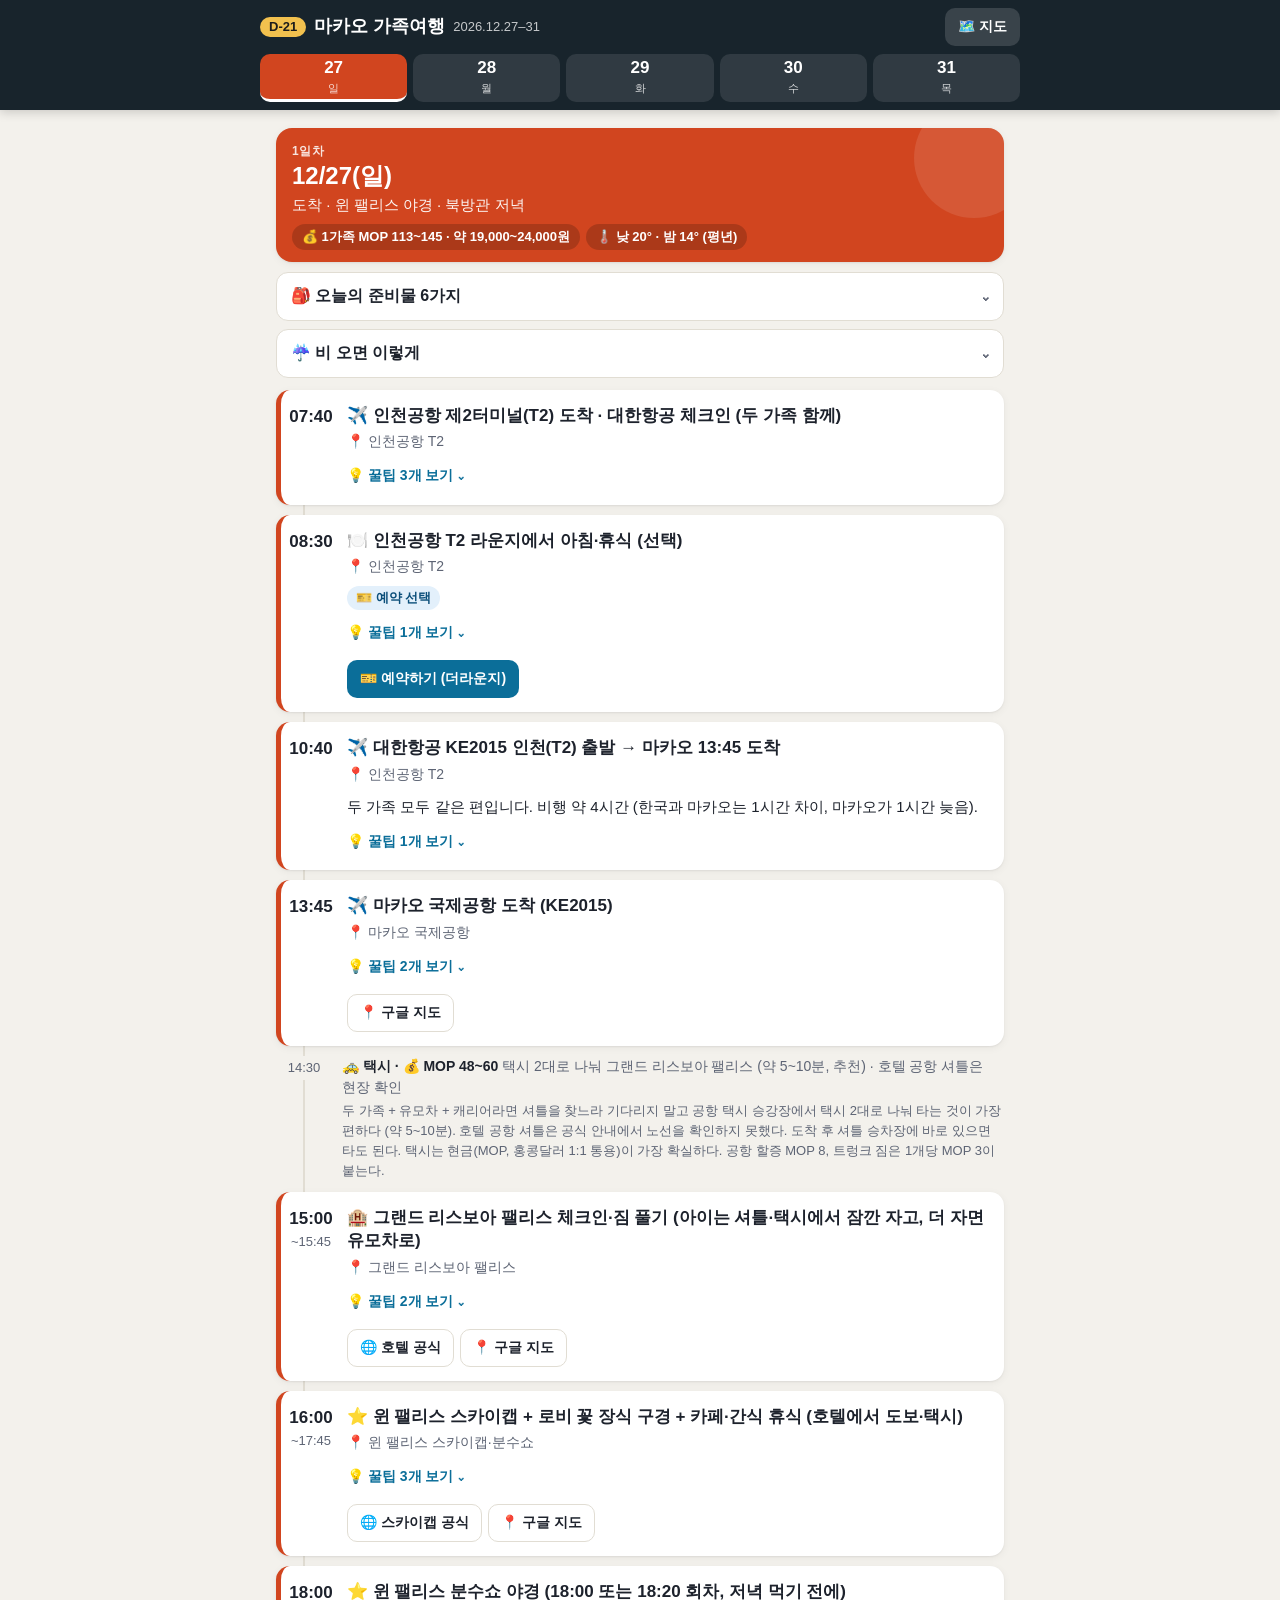
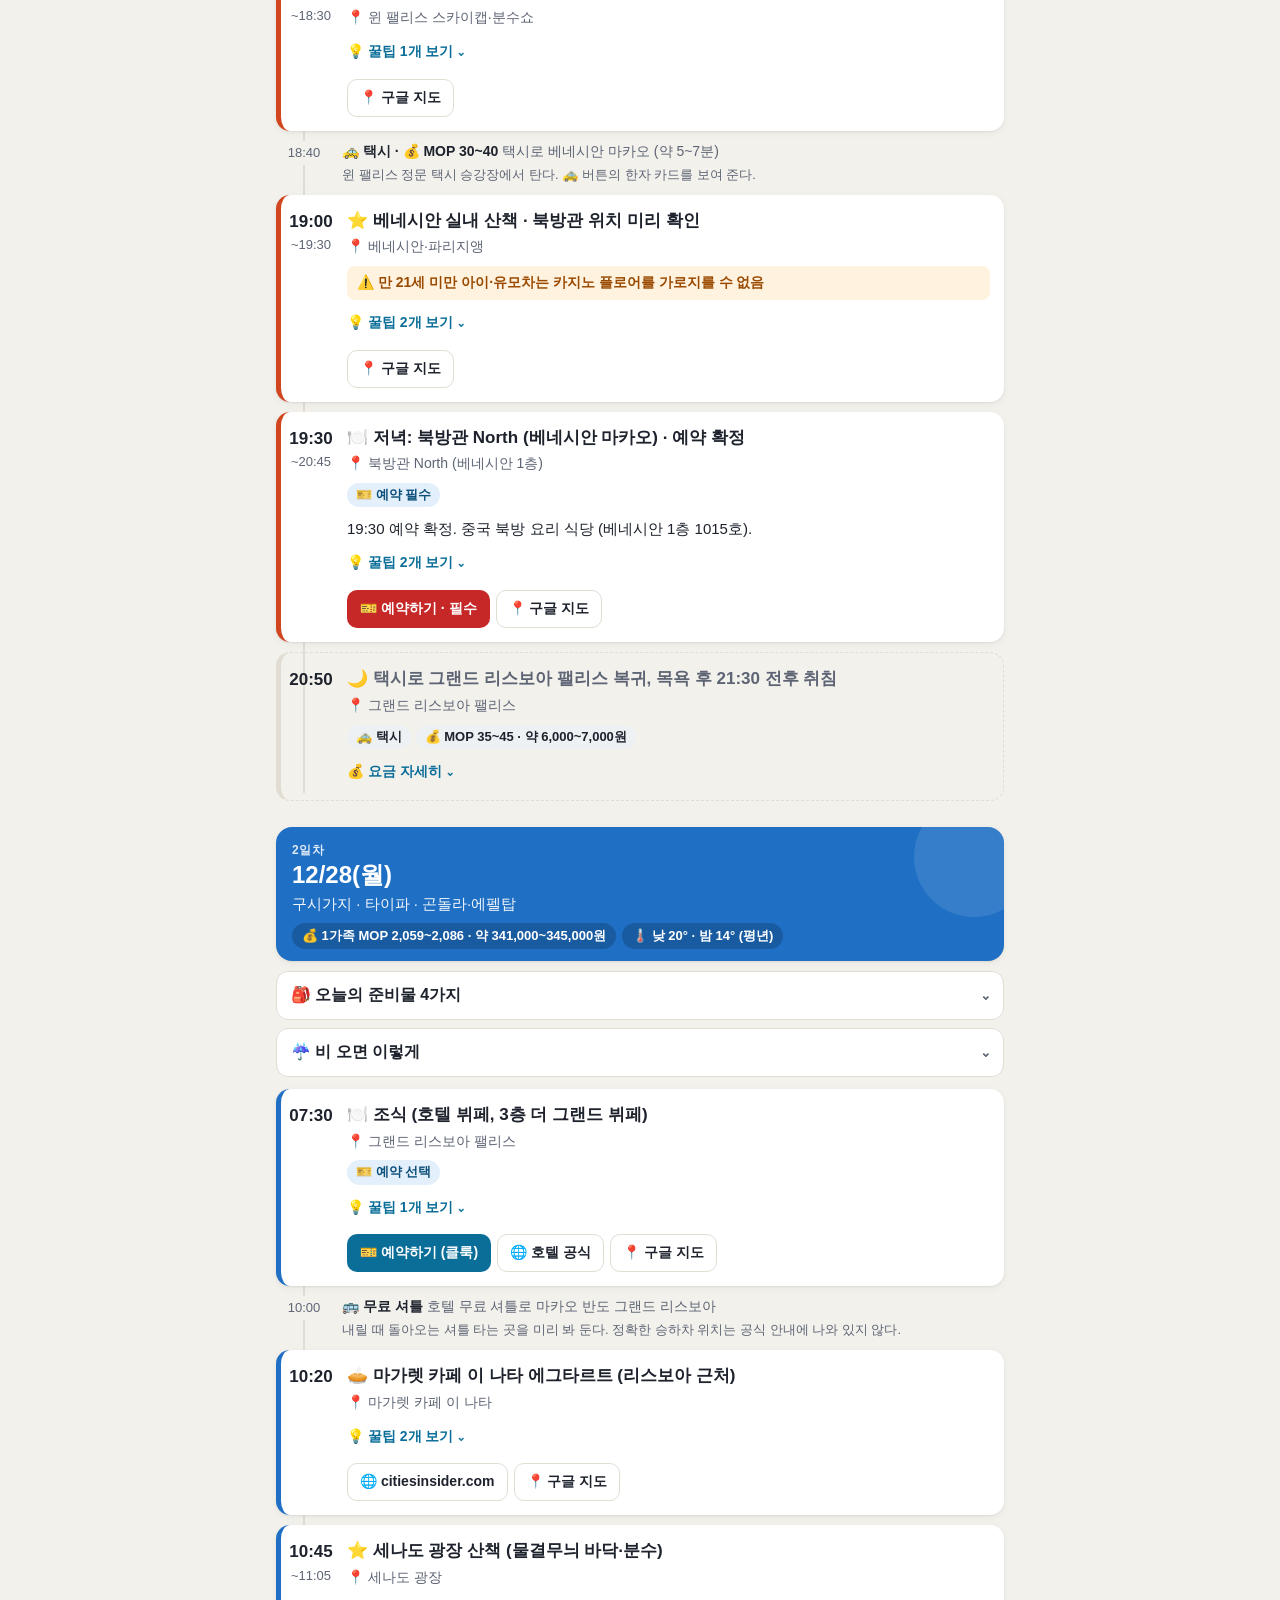
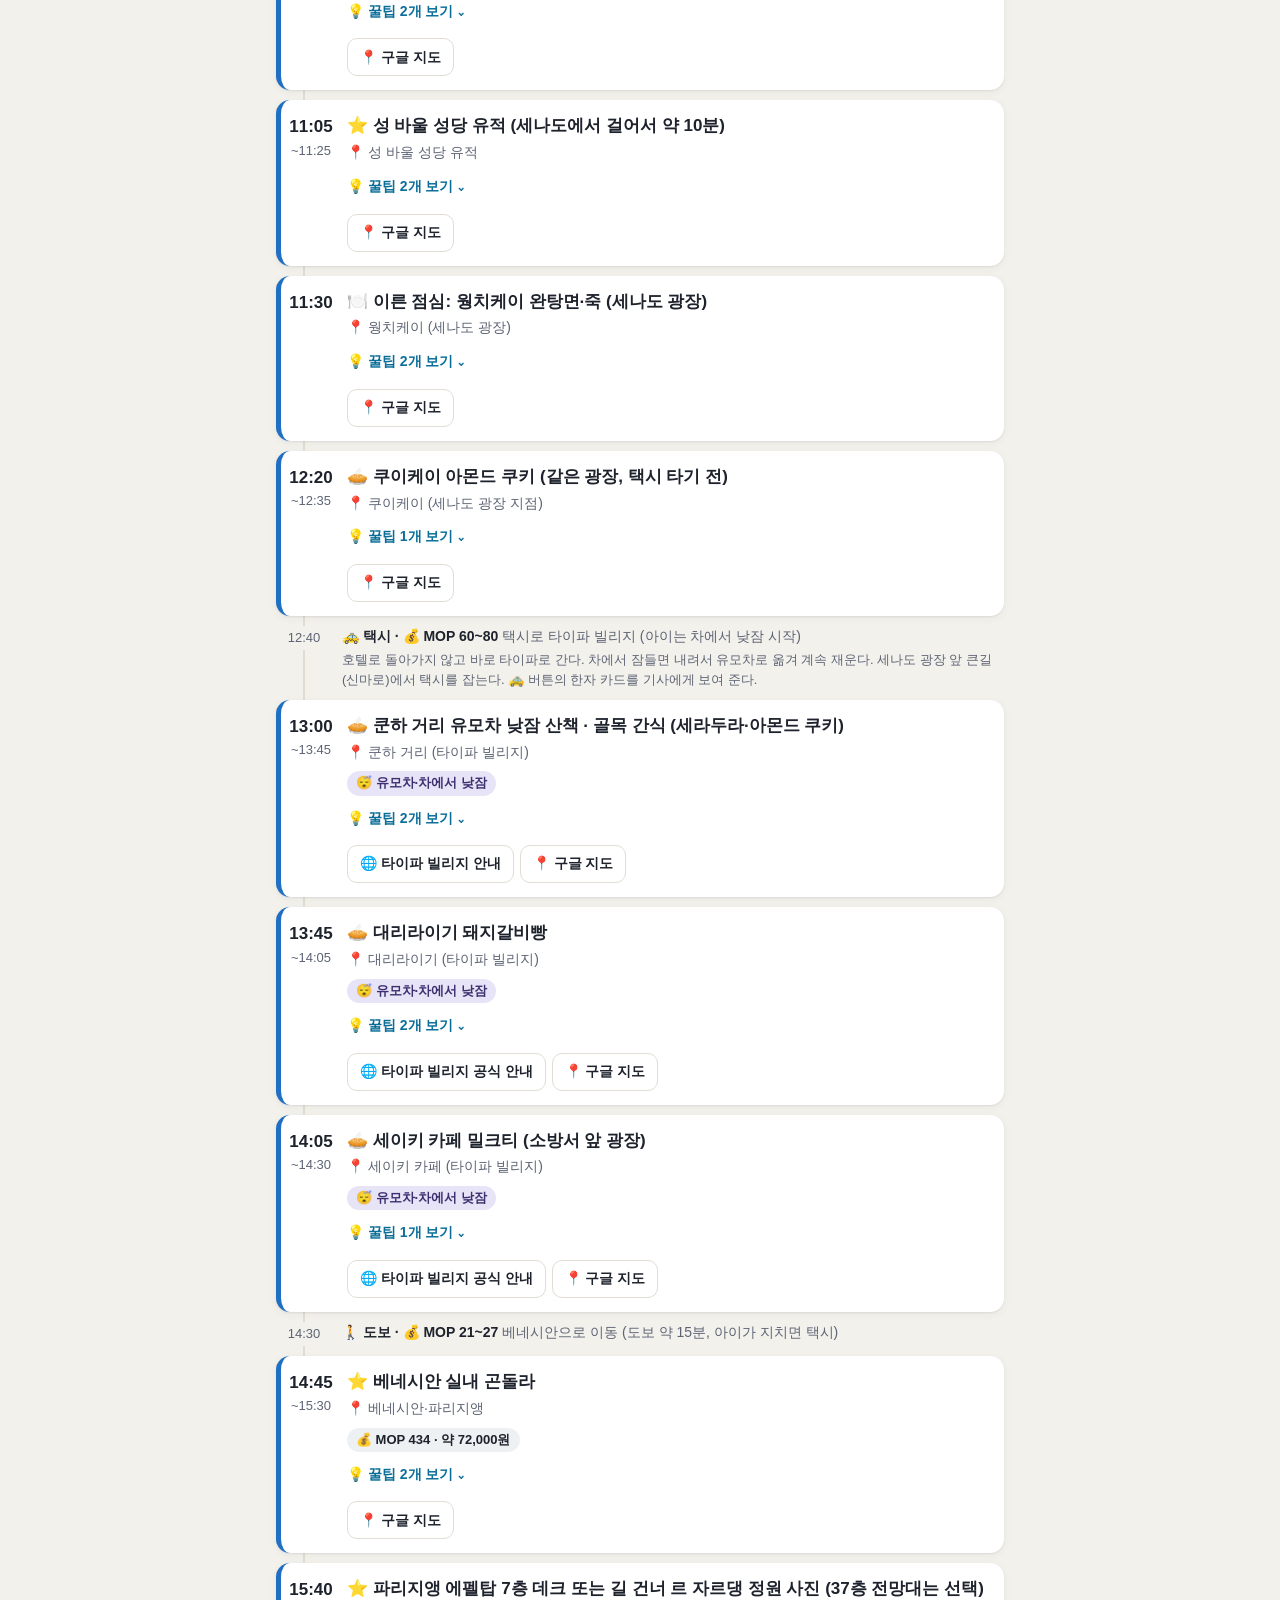
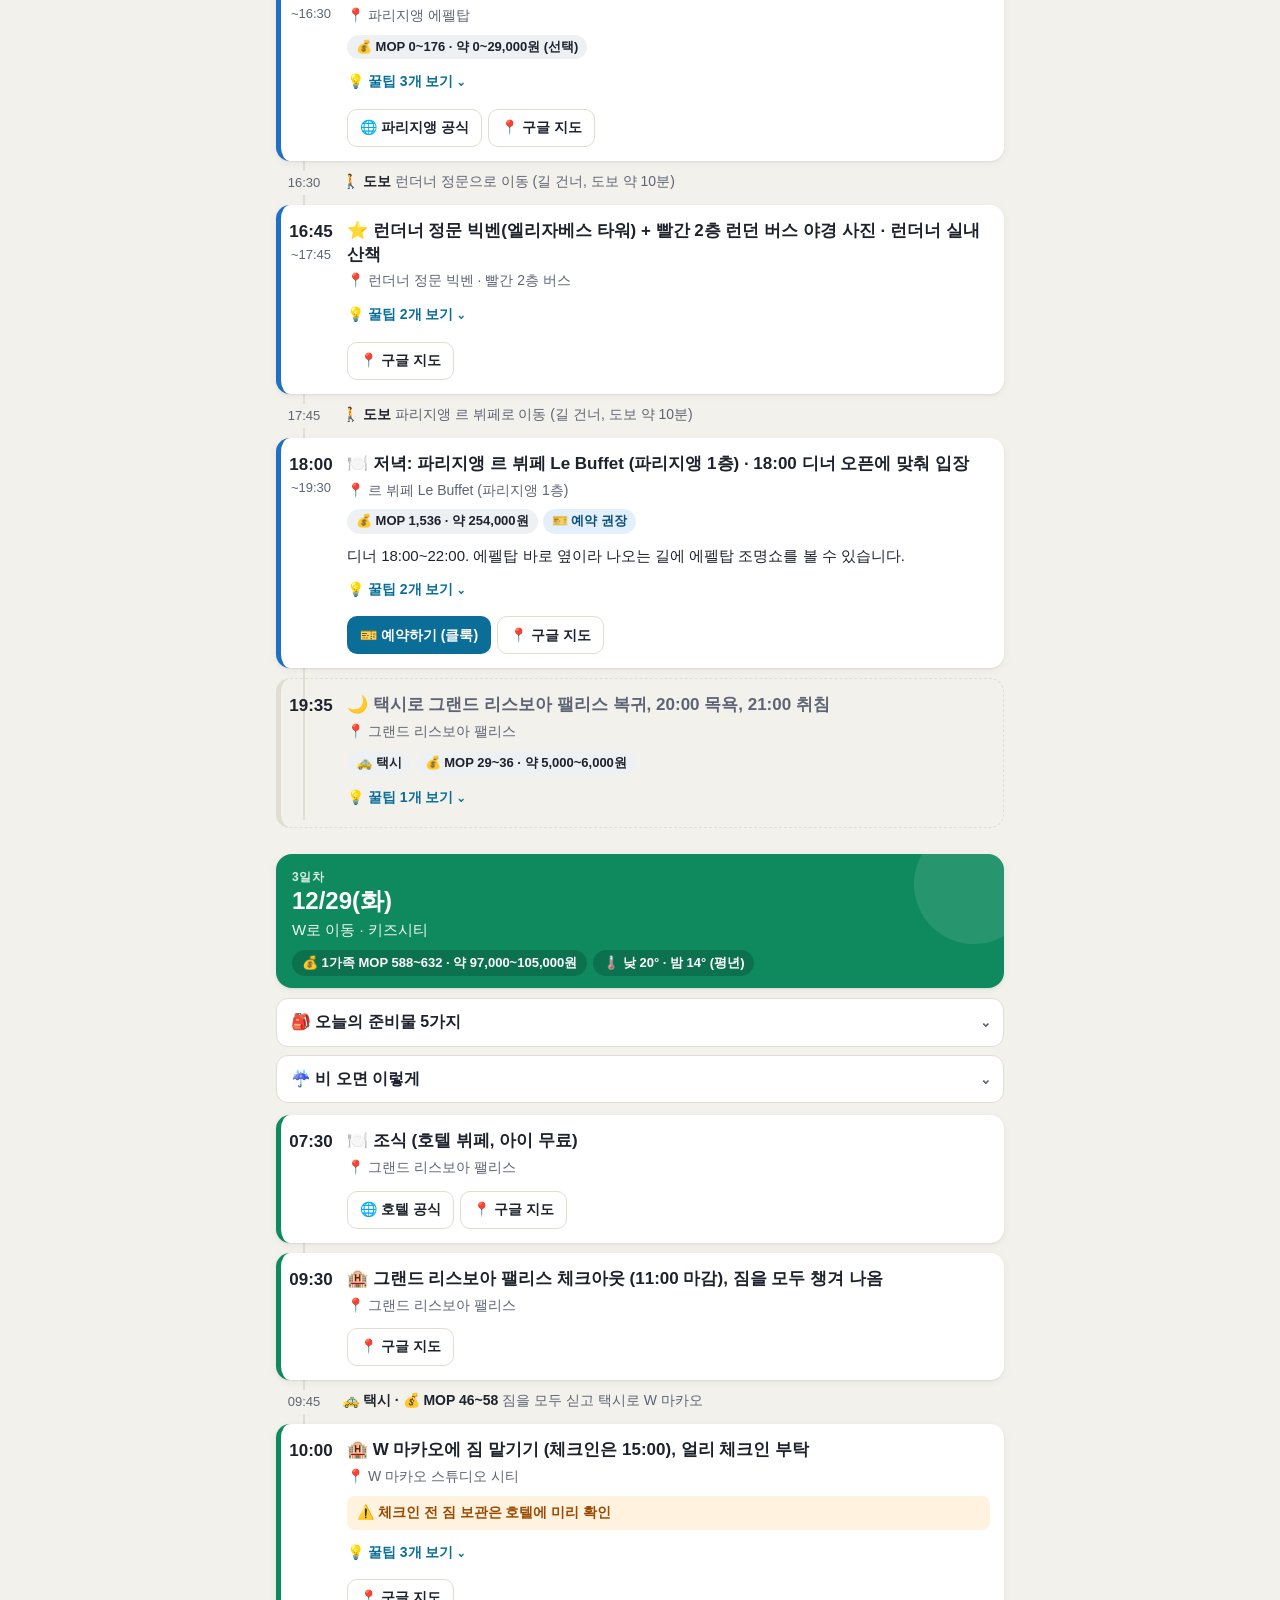
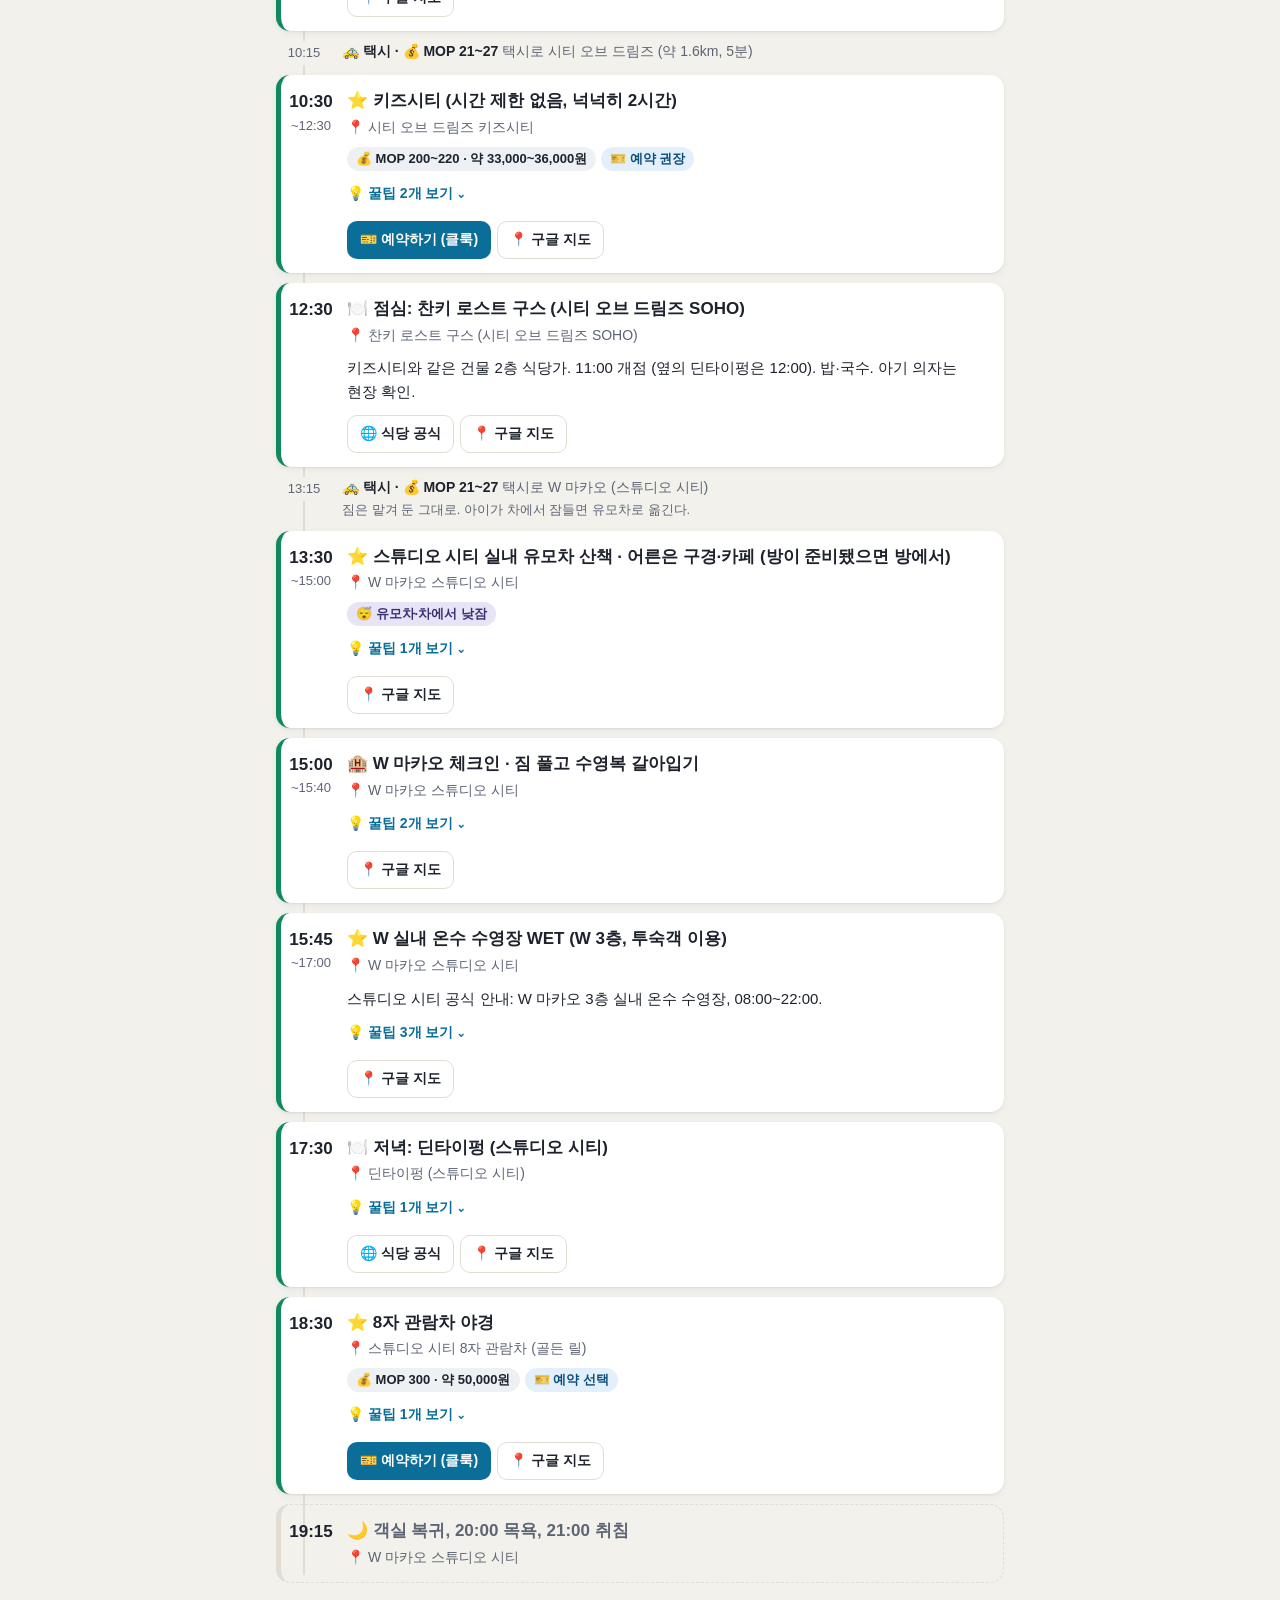
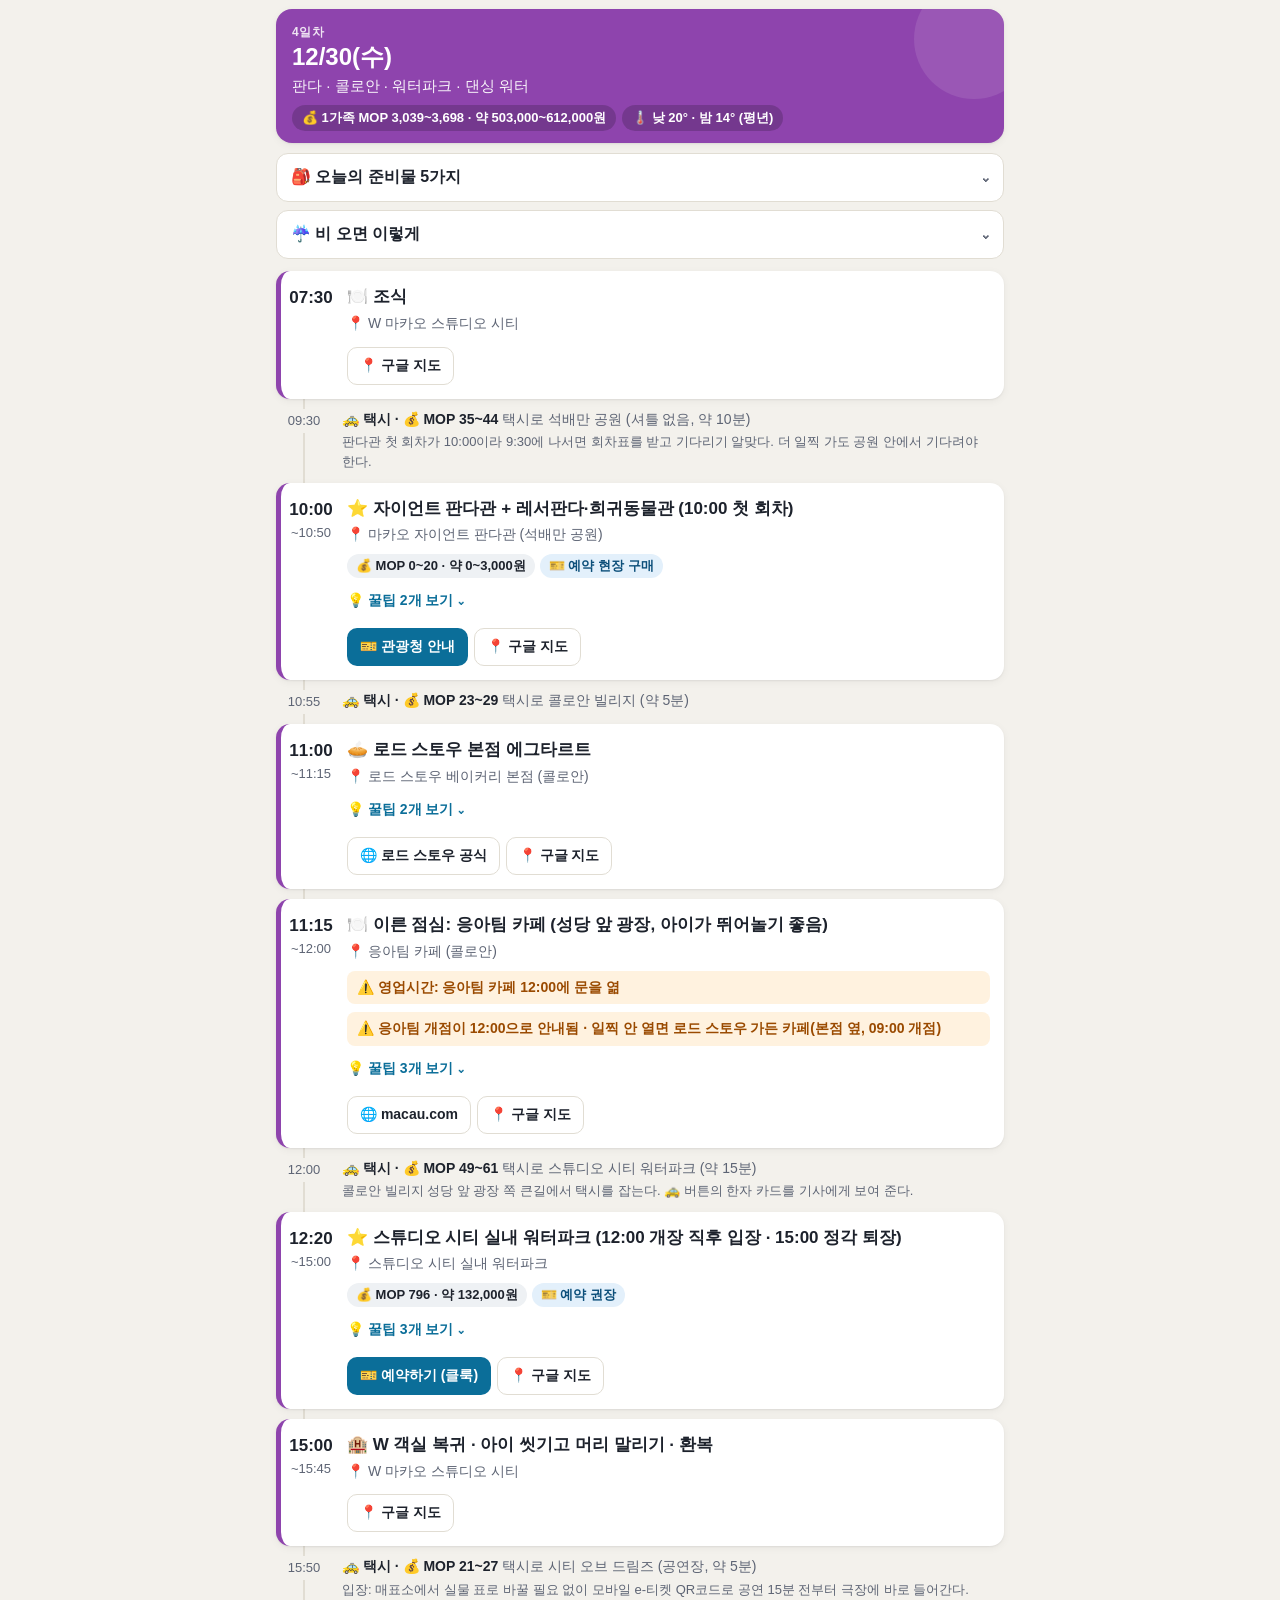
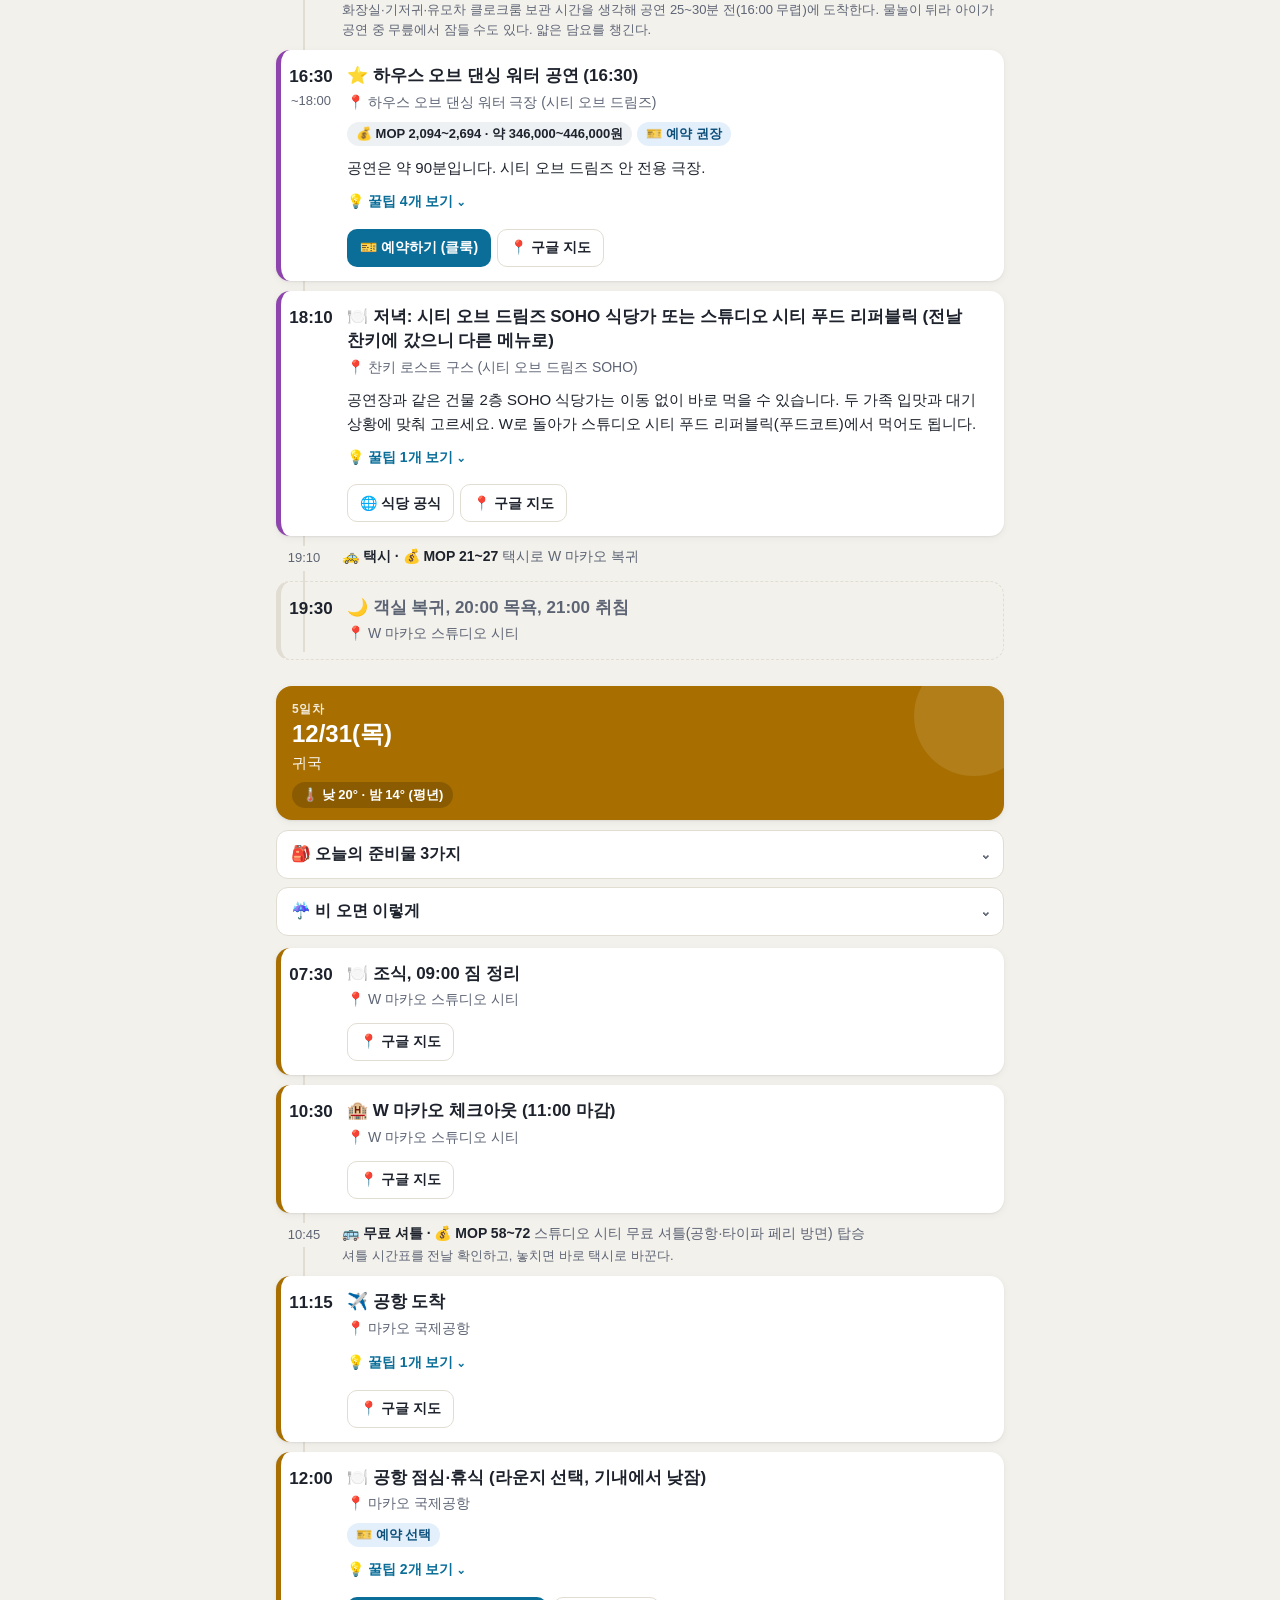
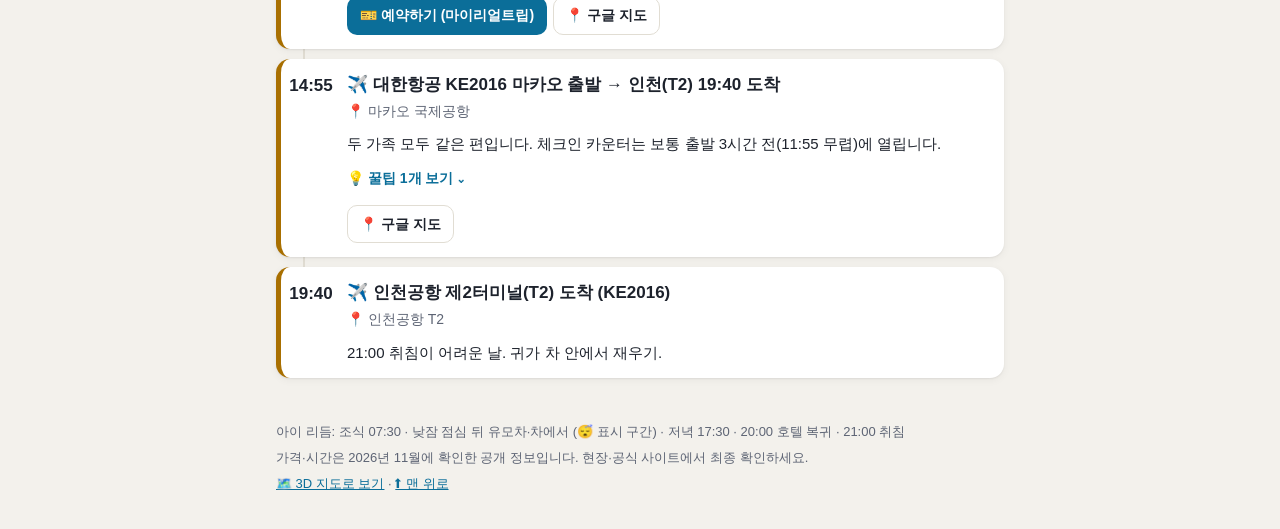
==== schedule.html @ 3c573685 "지도 없이 보는 일정 카드 전용 페이지(schedule.html) 추가 Co-Authored-By: Claude Opus 5.5 <noreply@anthropic.com> Clau" ====
<!DOCTYPE html>
<html lang="ko">
<head>
  <meta charset="utf-8">
  <meta name="viewport" content="width=device-width, initial-scale=1, viewport-fit=cover">
  <meta name="color-scheme" content="light dark">
  <title>마카오 일정 카드</title>
  <meta name="description" content="마카오 4박 5일 가족여행 일정을 날짜별 카드로 한눈에 보는 페이지">
  <link rel="manifest" href="./manifest.webmanifest">
  <link rel="apple-touch-icon" href="./icon-180.png?v=2">
  <link rel="icon" type="image/png" sizes="192x192" href="./icon-192.png?v=2">
  <meta name="theme-color" content="#18242c">
  <!-- 일정 카드 페이지: 지도 없이 일정만 크게 본다. 내용은 지도 페이지와 같은 data.js 를 쓴다 (한 곳만 고치면 둘 다 바뀜) -->
  <link rel="stylesheet" href="./schedule.css">
</head>
<body>
  <header id="s-top">
    <div class="s-row">
      <h1><span id="s-dday" class="s-dday" hidden></span>마카오 가족여행 <small>2026.12.27–31</small></h1>
      <a class="s-btn" id="s-map" href="./">🗺️ 지도</a>
    </div>
    <nav id="s-tabs" aria-label="날짜로 이동"></nav>
  </header>

  <main id="s-main">
    <p id="s-loading">일정을 불러오는 중…</p>
  </main>

  <footer id="s-foot">
    <p id="s-rhythm"></p>
    <p>가격·시간은 2026년 11월에 확인한 공개 정보입니다. 현장·공식 사이트에서 최종 확인하세요.</p>
    <p><a href="./">🗺️ 3D 지도로 보기</a> · <a href="#" id="s-totop">⬆ 맨 위로</a></p>
  </footer>

  <script src="./data.js"></script>
  <script src="./schedule.js"></script>
</body>
</html>
---- schedule.css ----
/* 일정 카드 페이지 — 지도 없이 날짜별 카드. 휴대폰 세로 화면 기준, 넓은 화면은 가운데 정렬 */
:root {
  --bg: #f3f1ec;
  --card: #ffffff;
  --text: #1d222c;
  --muted: #5d6474;
  --line: #e1ddd3;
  --chip: #eef1f4;
  --tip: #f4f8ef;
  --warn: #9a4a00;
  --warn-bg: #fff2df;
  --accent: #0b6e99;
  --head: #18242c;
  --shadow: 0 1px 2px rgba(0, 0, 0, .06), 0 2px 8px rgba(0, 0, 0, .05);
}
@media (prefers-color-scheme: dark) {
  :root:not([data-theme="light"]) {
    --bg: #14171c; --card: #1f232b; --text: #eef1f5; --muted: #aab2c0; --line: #343a45;
    --chip: #2a303a; --tip: #232c1f; --warn: #ffb766; --warn-bg: #3b2c17; --accent: #5bb8e0; --head: #0f151a;
    --shadow: 0 1px 3px rgba(0, 0, 0, .5);
    color-scheme: dark;
  }
}
:root[data-theme="dark"] {
  --bg: #14171c; --card: #1f232b; --text: #eef1f5; --muted: #aab2c0; --line: #343a45;
  --chip: #2a303a; --tip: #232c1f; --warn: #ffb766; --warn-bg: #3b2c17; --accent: #5bb8e0; --head: #0f151a;
  --shadow: 0 1px 3px rgba(0, 0, 0, .5);
  color-scheme: dark;
}

* { box-sizing: border-box; }
html { scroll-padding-top: calc(var(--top-h, 110px) + 8px); -webkit-text-size-adjust: 100%; }
body {
  margin: 0; background: var(--bg); color: var(--text);
  font: 16px/1.55 -apple-system, BlinkMacSystemFont, "Apple SD Gothic Neo", "Noto Sans KR", "Malgun Gothic", sans-serif;
  word-break: keep-all; overflow-wrap: anywhere;
}
a { color: var(--accent); }

/* 위: 제목 + 날짜 탭 (따라 내려온다) */
#s-top {
  position: sticky; top: 0; z-index: 5; background: var(--head); color: #fff;
  padding: calc(8px + env(safe-area-inset-top, 0px)) max(16px, env(safe-area-inset-right, 0px)) 8px max(16px, env(safe-area-inset-left, 0px));
  box-shadow: 0 2px 10px rgba(0, 0, 0, .18);
}
.s-row { display: flex; align-items: center; gap: 10px; max-width: 760px; margin: 0 auto; }
#s-top h1 { flex: 1 1 auto; margin: 0; font-size: 18px; line-height: 1.3; display: flex; align-items: center; flex-wrap: wrap; gap: 4px 8px; }
#s-top h1 small { font-size: 13px; font-weight: 500; opacity: .75; }
.s-dday { background: #f2c14e; color: #1b1b1b; border-radius: 999px; padding: 2px 9px; font-size: 13px; font-weight: 800; }
#s-map { flex: 0 0 auto; background: rgba(255, 255, 255, .14); color: #fff; border-color: transparent; }
#s-tabs { display: flex; gap: 6px; max-width: 760px; margin: 8px auto 0; }
#s-tabs a {
  flex: 1 1 0; min-width: 0; text-align: center; text-decoration: none; color: #fff; border-radius: 10px;
  padding: 4px 0 3px; background: rgba(255, 255, 255, .10); line-height: 1.15; border-bottom: 3px solid transparent;
}
#s-tabs a b { display: block; font-size: 17px; }
#s-tabs a small { font-size: 11px; opacity: .8; }
#s-tabs a.on { background: var(--day); border-bottom-color: #fff; }

#s-main { max-width: 760px; margin: 0 auto; padding: 12px 16px 8px; }
#s-loading { color: var(--muted); text-align: center; padding: 40px 0; }

/* 날짜 묶음 */
.s-day { margin: 6px 0 26px; }
.s-dayhead {
  background: var(--day); color: #fff; border-radius: 16px; padding: 14px 16px 12px; margin-bottom: 10px;
  box-shadow: var(--shadow); position: relative; overflow: hidden;
}
.s-dayhead::after { content: ""; position: absolute; right: -30px; top: -30px; width: 120px; height: 120px; border-radius: 50%; background: rgba(255, 255, 255, .10); }
.s-daynum { font-size: 12px; font-weight: 700; letter-spacing: .04em; opacity: .85; }
.s-dayhead h2 { margin: 0; font-size: 24px; line-height: 1.25; }
.s-sum { margin: 2px 0 8px; font-size: 15px; opacity: .95; }
.s-daychips { display: flex; flex-wrap: wrap; gap: 6px; }
.s-daychips span { background: rgba(0, 0, 0, .18); border-radius: 999px; padding: 3px 10px; font-size: 13px; font-weight: 600; }
.s-day.today .s-dayhead h2::after { content: " · 오늘"; font-size: 15px; font-weight: 700; }

.s-box { background: var(--card); border: 1px solid var(--line); border-radius: 12px; margin: 0 0 8px; padding: 0 14px; }
.s-box summary { cursor: pointer; padding: 11px 0; font-weight: 700; list-style: none; }
.s-box summary::-webkit-details-marker { display: none; }
.s-box summary::after { content: "⌄"; float: right; color: var(--muted); }
.s-box[open] summary::after { content: "⌃"; }
.s-box ul { margin: 0 0 12px; padding-left: 20px; }
.s-box li { margin: 3px 0; }

/* 시간 순서 목록: 왼쪽에 세로 선 */
.s-list { list-style: none; margin: 12px 0 0; padding: 0; position: relative; }
.s-list::before { content: ""; position: absolute; left: 27px; top: 8px; bottom: 8px; width: 2px; background: var(--line); }

.s-card {
  position: relative; display: grid; grid-template-columns: 56px 1fr; gap: 0 10px;
  background: var(--card); border-radius: 14px; box-shadow: var(--shadow); margin: 0 0 10px; padding: 14px 14px 14px 0;
  border-left: 5px solid var(--day);
}
.s-time { text-align: center; padding-left: 4px; }
.s-time b { display: block; font-size: 17px; font-variant-numeric: tabular-nums; }
.s-time small { display: block; color: var(--muted); font-size: 13px; font-variant-numeric: tabular-nums; }
.s-body { min-width: 0; }
.s-body h3 { margin: 0; font-size: 17px; line-height: 1.4; }
.s-place { margin: 4px 0 0; color: var(--muted); font-size: 14px; }
.s-chips { display: flex; flex-wrap: wrap; gap: 5px; margin-top: 8px; }
.s-chip { background: var(--chip); border-radius: 999px; padding: 2px 9px; font-size: 13px; font-weight: 600; }
.s-chip.nap { background: #e8e4f7; color: #3d3070; }
.s-chip.book { background: #e3f0fb; color: #0c4f7a; }
@media (prefers-color-scheme: dark) { :root:not([data-theme="light"]) .s-chip.nap { background: #2f2a48; color: #d6cffa; } :root:not([data-theme="light"]) .s-chip.book { background: #17344a; color: #bfe2fb; } }
.s-warn { margin: 8px 0 0; background: var(--warn-bg); color: var(--warn); border-radius: 8px; padding: 6px 10px; font-size: 14px; font-weight: 600; }
.s-memo { margin: 10px 0 0; font-size: 15px; }
.s-tips { margin: 8px 0 0; padding: 8px 12px 8px 28px; background: var(--tip); border-radius: 10px; font-size: 14.5px; }
.s-tips li { margin: 3px 0; }
.s-fine { margin: 6px 0 0; color: var(--muted); font-size: 13px; }
.s-more { margin-top: 8px; }
.s-more summary { cursor: pointer; color: var(--accent); font-weight: 700; font-size: 14px; list-style: none; padding: 4px 0; }
.s-more summary::-webkit-details-marker { display: none; }
.s-more summary::after { content: " ⌄"; }
.s-more[open] summary::after { content: " ⌃"; }
.s-acts { display: flex; flex-wrap: wrap; gap: 6px; margin-top: 12px; }
.s-btn {
  display: inline-flex; align-items: center; min-height: 38px; padding: 6px 12px; border-radius: 10px;
  border: 1px solid var(--line); background: var(--card); color: var(--text); text-decoration: none; font-size: 14px; font-weight: 700;
}
.s-btn.book { background: #0b6e99; color: #fff; border-color: transparent; }
.s-btn.book.must { background: #c62828; }

/* 쉬는 일정(낮잠·취침): 흐리게 */
.s-card.quiet { box-shadow: none; background: transparent; border: 1px dashed var(--line); border-left: 5px solid var(--line); }
.s-card.quiet h3 { font-weight: 600; color: var(--muted); }

/* 이동: 카드 사이의 얇은 줄 */
.s-move { display: grid; grid-template-columns: 56px 1fr; gap: 0 10px; margin: -2px 0 8px; padding: 2px 0; font-size: 14px; color: var(--muted); position: relative; }
.s-move-time { text-align: center; font-variant-numeric: tabular-nums; font-size: 13px; background: var(--bg); position: relative; z-index: 1; align-self: start; padding: 2px 0; }
.s-move-kind { color: var(--text); font-weight: 700; }
.s-move-memo { display: block; font-size: 13px; margin-top: 2px; }

/* 지금 · 다음 일정 강조 (여행 중에만) */
.s-card.now, .s-card.next { outline: 3px solid var(--day); outline-offset: 0; }
.s-card.now::before, .s-card.next::before {
  position: absolute; top: -10px; right: 12px; background: var(--day); color: #fff; font-size: 12px; font-weight: 800; padding: 1px 8px; border-radius: 999px;
}
.s-card.now::before { content: "지금"; }
.s-card.next::before { content: "다음 일정"; }

#s-foot { max-width: 760px; margin: 0 auto; padding: 4px 16px calc(28px + env(safe-area-inset-bottom, 0px)); color: var(--muted); font-size: 13px; }
#s-foot p { margin: 6px 0; }

@media print {
  #s-top { position: static; box-shadow: none; }
  #s-tabs, .s-acts, #s-map { display: none; }
  .s-more summary { display: none; } .s-more > * { display: block; }
  .s-card { break-inside: avoid; box-shadow: none; border: 1px solid #ccc; border-left-width: 5px; }
}
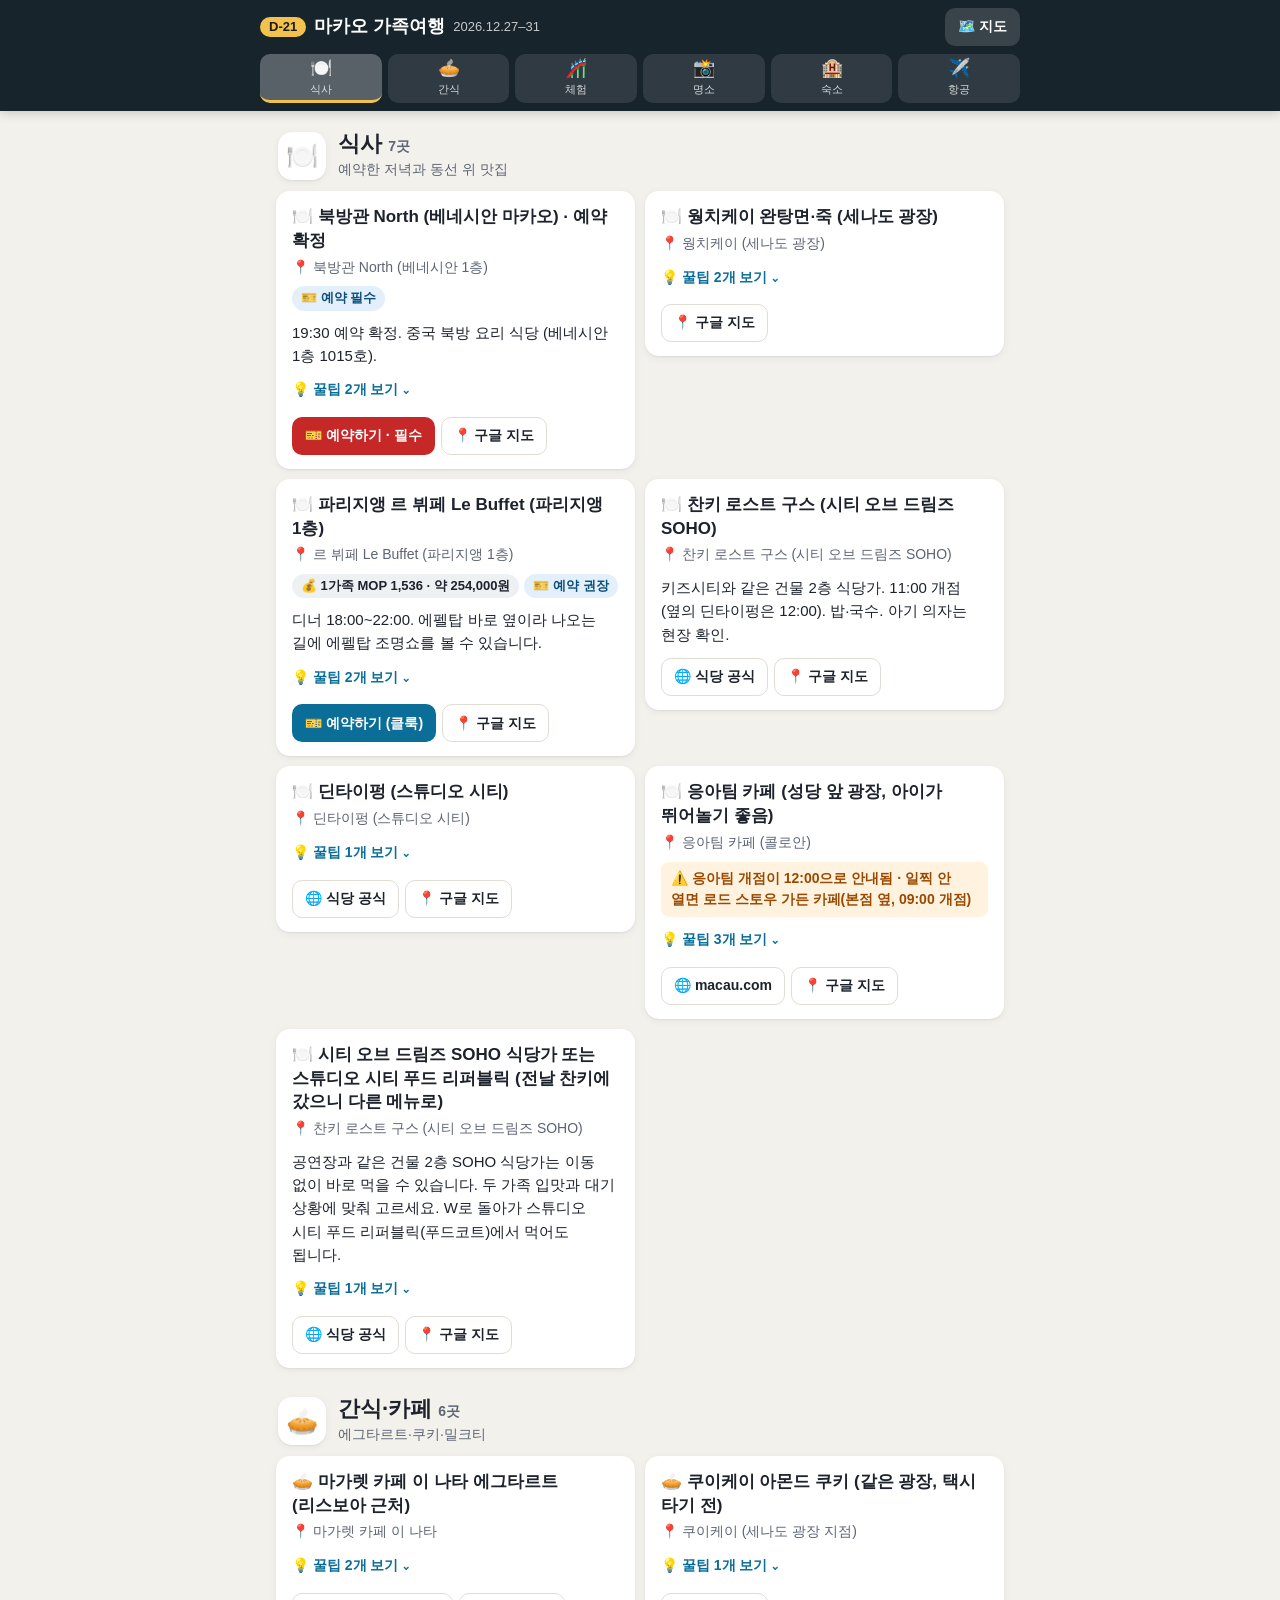
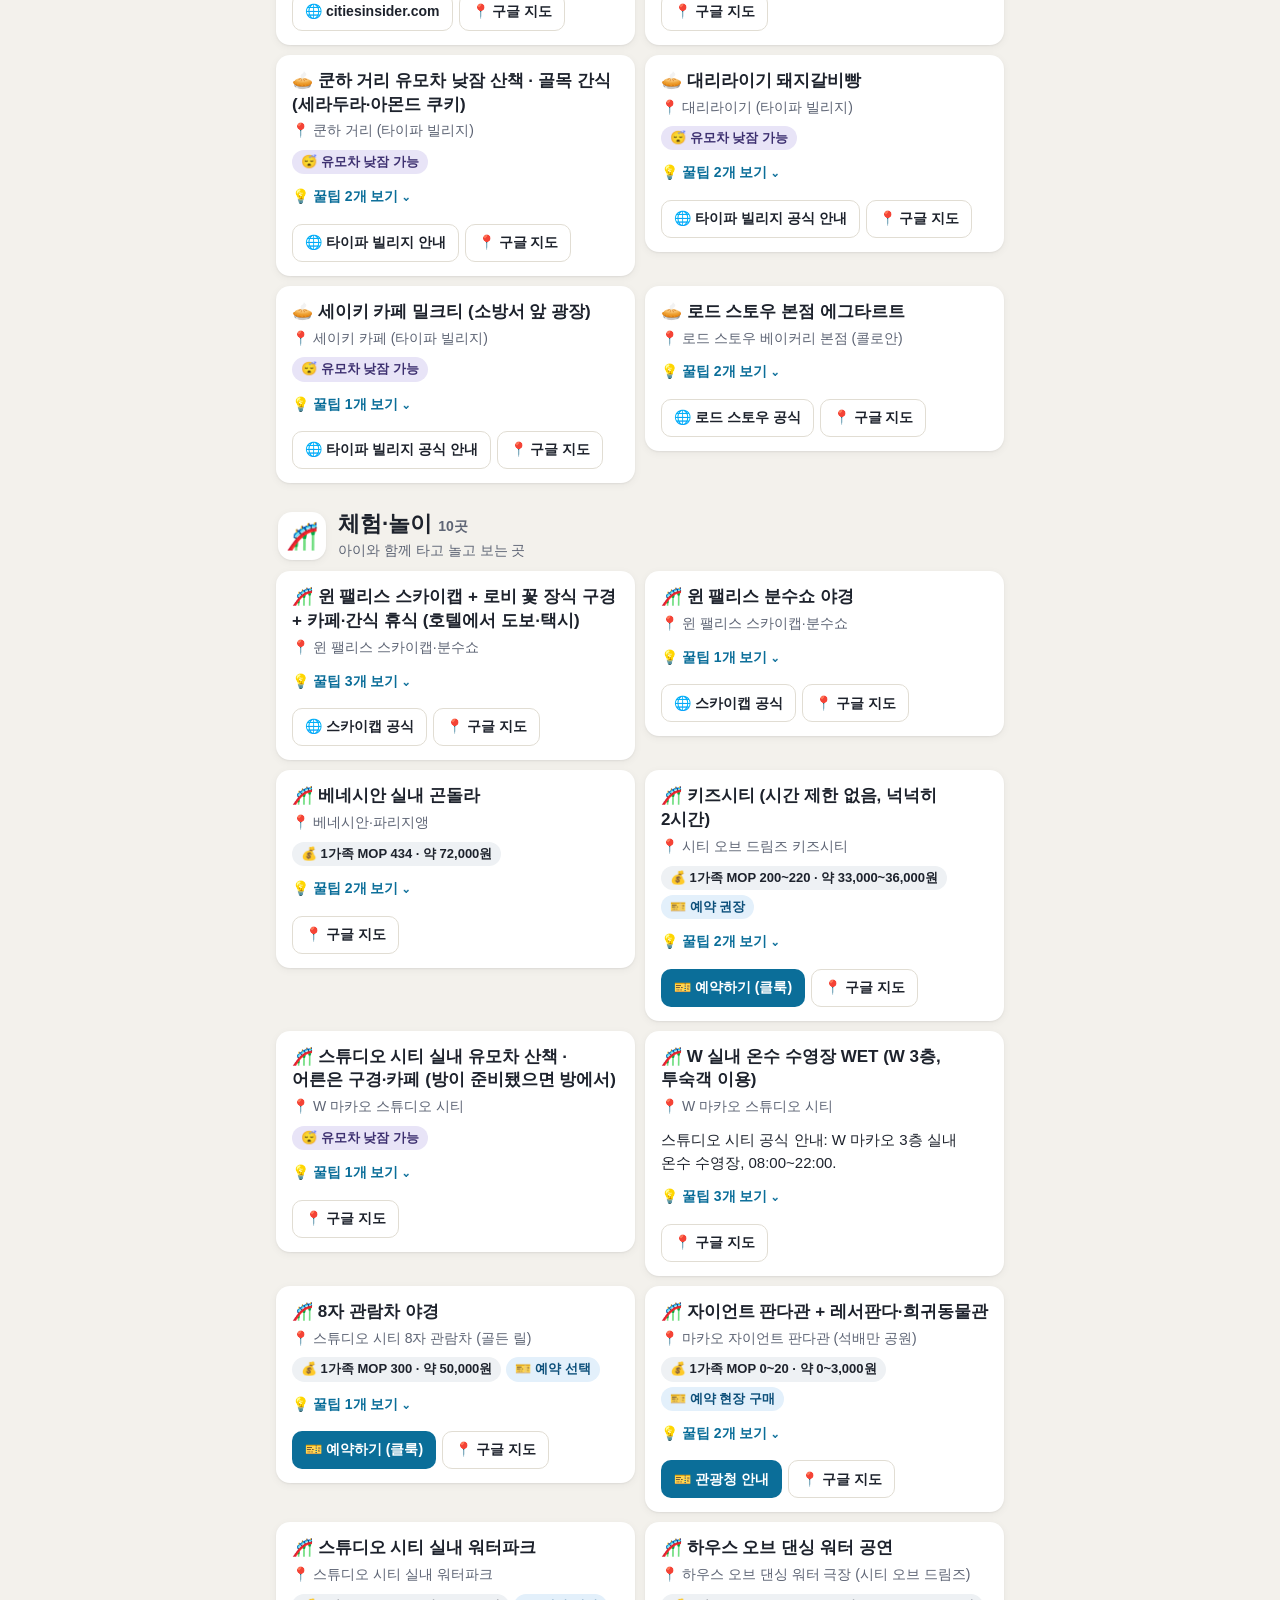
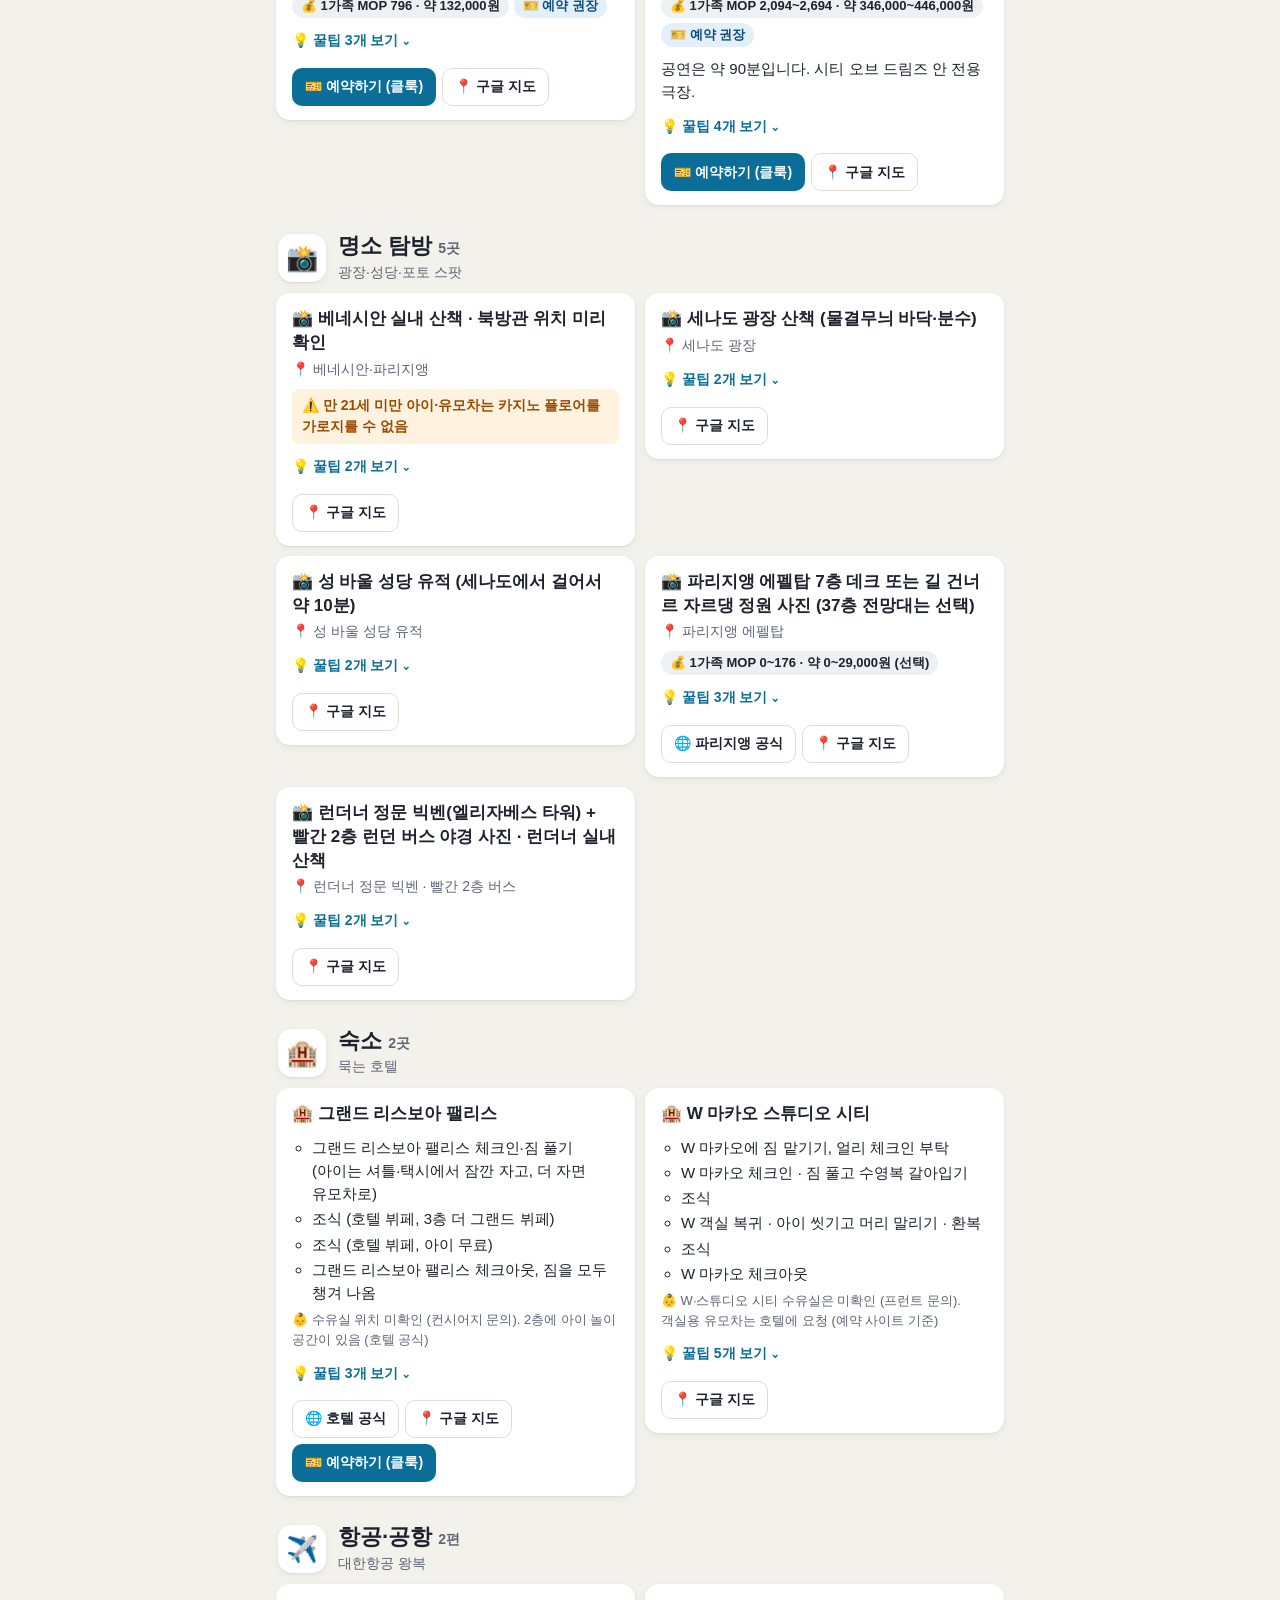
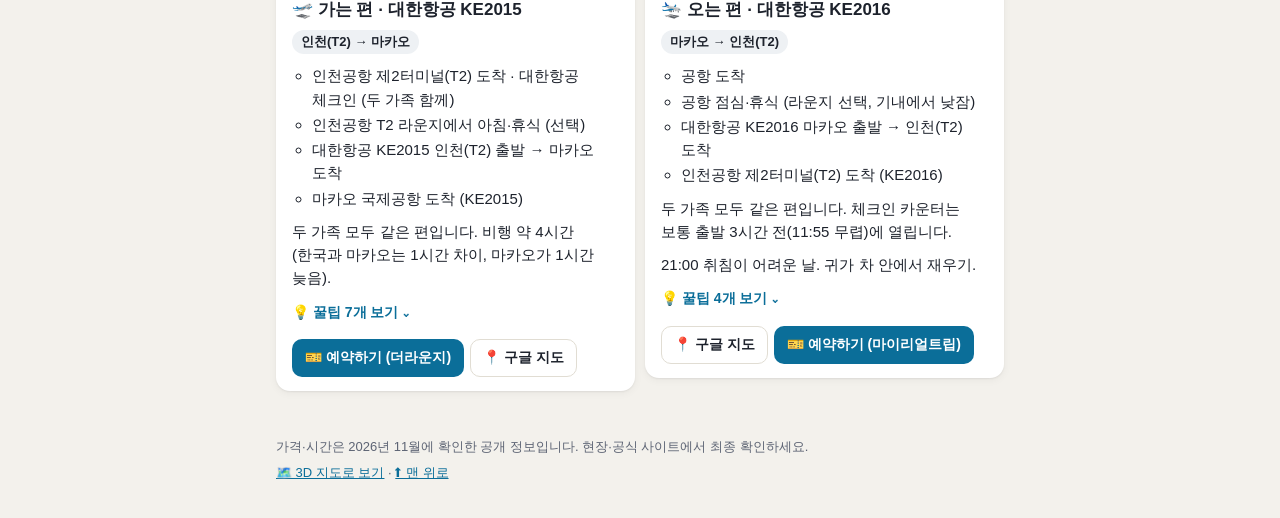
==== commit 9ca41610: "일정 카드 페이지를 카테고리별(식사·간식·체험·명소·숙소·항공) 구성으로 변경, 날짜·시간 제거 Co-Authored-By: Claude Opus 5.5 <noreply@anthr" ====
--- a/schedule.html
+++ b/schedule.html
@@ -5,7 +5,7 @@
   <meta name="viewport" content="width=device-width, initial-scale=1, viewport-fit=cover">
   <meta name="color-scheme" content="light dark">
   <title>마카오 일정 카드</title>
-  <meta name="description" content="마카오 4박 5일 가족여행 일정을 날짜별 카드로 한눈에 보는 페이지">
+  <meta name="description" content="마카오 4박 5일 가족여행 일정을 카테고리별 카드로 한눈에 보는 페이지">
   <link rel="manifest" href="./manifest.webmanifest">
   <link rel="apple-touch-icon" href="./icon-180.png?v=2">
   <link rel="icon" type="image/png" sizes="192x192" href="./icon-192.png?v=2">
@@ -19,7 +19,7 @@
       <h1><span id="s-dday" class="s-dday" hidden></span>마카오 가족여행 <small>2026.12.27–31</small></h1>
       <a class="s-btn" id="s-map" href="./">🗺️ 지도</a>
     </div>
-    <nav id="s-tabs" aria-label="날짜로 이동"></nav>
+    <nav id="s-tabs" aria-label="카테고리로 이동"></nav>
   </header>
 
   <main id="s-main">
@@ -27,7 +27,6 @@
   </main>
 
   <footer id="s-foot">
-    <p id="s-rhythm"></p>
     <p>가격·시간은 2026년 11월에 확인한 공개 정보입니다. 현장·공식 사이트에서 최종 확인하세요.</p>
     <p><a href="./">🗺️ 3D 지도로 보기</a> · <a href="#" id="s-totop">⬆ 맨 위로</a></p>
   </footer>
--- a/schedule.css
+++ b/schedule.css
@@ -53,49 +53,27 @@
   flex: 1 1 0; min-width: 0; text-align: center; text-decoration: none; color: #fff; border-radius: 10px;
   padding: 4px 0 3px; background: rgba(255, 255, 255, .10); line-height: 1.15; border-bottom: 3px solid transparent;
 }
-#s-tabs a b { display: block; font-size: 17px; }
+#s-tabs a b { display: block; font-size: 18px; }
 #s-tabs a small { font-size: 11px; opacity: .8; }
-#s-tabs a.on { background: var(--day); border-bottom-color: #fff; }
+#s-tabs a.on { background: rgba(255, 255, 255, .28); border-bottom-color: #f2c14e; }
 
 #s-main { max-width: 760px; margin: 0 auto; padding: 12px 16px 8px; }
 #s-loading { color: var(--muted); text-align: center; padding: 40px 0; }
 
-/* 날짜 묶음 */
-.s-day { margin: 6px 0 26px; }
-.s-dayhead {
-  background: var(--day); color: #fff; border-radius: 16px; padding: 14px 16px 12px; margin-bottom: 10px;
-  box-shadow: var(--shadow); position: relative; overflow: hidden;
-}
-.s-dayhead::after { content: ""; position: absolute; right: -30px; top: -30px; width: 120px; height: 120px; border-radius: 50%; background: rgba(255, 255, 255, .10); }
-.s-daynum { font-size: 12px; font-weight: 700; letter-spacing: .04em; opacity: .85; }
-.s-dayhead h2 { margin: 0; font-size: 24px; line-height: 1.25; }
-.s-sum { margin: 2px 0 8px; font-size: 15px; opacity: .95; }
-.s-daychips { display: flex; flex-wrap: wrap; gap: 6px; }
-.s-daychips span { background: rgba(0, 0, 0, .18); border-radius: 999px; padding: 3px 10px; font-size: 13px; font-weight: 600; }
-.s-day.today .s-dayhead h2::after { content: " · 오늘"; font-size: 15px; font-weight: 700; }
+/* 카테고리 묶음 */
+.s-cat { margin: 8px 0 28px; }
+.s-cathead { display: flex; align-items: center; gap: 12px; margin: 0 2px 10px; }
+.s-caticon { flex: 0 0 auto; width: 48px; height: 48px; border-radius: 14px; background: var(--card); box-shadow: var(--shadow); display: flex; align-items: center; justify-content: center; font-size: 26px; }
+.s-cathead h2 { margin: 0; font-size: 22px; line-height: 1.2; }
+.s-cathead h2 small { font-size: 14px; color: var(--muted); font-weight: 600; }
+.s-cathead p { margin: 2px 0 0; color: var(--muted); font-size: 14px; }
 
-.s-box { background: var(--card); border: 1px solid var(--line); border-radius: 12px; margin: 0 0 8px; padding: 0 14px; }
-.s-box summary { cursor: pointer; padding: 11px 0; font-weight: 700; list-style: none; }
-.s-box summary::-webkit-details-marker { display: none; }
-.s-box summary::after { content: "⌄"; float: right; color: var(--muted); }
-.s-box[open] summary::after { content: "⌃"; }
-.s-box ul { margin: 0 0 12px; padding-left: 20px; }
-.s-box li { margin: 3px 0; }
-
-/* 시간 순서 목록: 왼쪽에 세로 선 */
-.s-list { list-style: none; margin: 12px 0 0; padding: 0; position: relative; }
-.s-list::before { content: ""; position: absolute; left: 27px; top: 8px; bottom: 8px; width: 2px; background: var(--line); }
-
-.s-card {
-  position: relative; display: grid; grid-template-columns: 56px 1fr; gap: 0 10px;
-  background: var(--card); border-radius: 14px; box-shadow: var(--shadow); margin: 0 0 10px; padding: 14px 14px 14px 0;
-  border-left: 5px solid var(--day);
-}
-.s-time { text-align: center; padding-left: 4px; }
-.s-time b { display: block; font-size: 17px; font-variant-numeric: tabular-nums; }
-.s-time small { display: block; color: var(--muted); font-size: 13px; font-variant-numeric: tabular-nums; }
-.s-body { min-width: 0; }
-.s-body h3 { margin: 0; font-size: 17px; line-height: 1.4; }
+.s-list { list-style: none; margin: 0; padding: 0; display: grid; gap: 10px; }
+@media (min-width: 700px) { .s-list { grid-template-columns: 1fr 1fr; align-items: start; } }
+.s-card { background: var(--card); border-radius: 14px; box-shadow: var(--shadow); padding: 14px 16px; min-width: 0; }
+.s-steps { margin: 10px 0 0; padding-left: 20px; font-size: 15px; }
+.s-steps li { margin: 2px 0; }
+.s-card h3 { margin: 0; font-size: 17px; line-height: 1.4; }
 .s-place { margin: 4px 0 0; color: var(--muted); font-size: 14px; }
 .s-chips { display: flex; flex-wrap: wrap; gap: 5px; margin-top: 8px; }
 .s-chip { background: var(--chip); border-radius: 999px; padding: 2px 9px; font-size: 13px; font-weight: 600; }
@@ -120,24 +98,6 @@
 .s-btn.book { background: #0b6e99; color: #fff; border-color: transparent; }
 .s-btn.book.must { background: #c62828; }
 
-/* 쉬는 일정(낮잠·취침): 흐리게 */
-.s-card.quiet { box-shadow: none; background: transparent; border: 1px dashed var(--line); border-left: 5px solid var(--line); }
-.s-card.quiet h3 { font-weight: 600; color: var(--muted); }
-
-/* 이동: 카드 사이의 얇은 줄 */
-.s-move { display: grid; grid-template-columns: 56px 1fr; gap: 0 10px; margin: -2px 0 8px; padding: 2px 0; font-size: 14px; color: var(--muted); position: relative; }
-.s-move-time { text-align: center; font-variant-numeric: tabular-nums; font-size: 13px; background: var(--bg); position: relative; z-index: 1; align-self: start; padding: 2px 0; }
-.s-move-kind { color: var(--text); font-weight: 700; }
-.s-move-memo { display: block; font-size: 13px; margin-top: 2px; }
-
-/* 지금 · 다음 일정 강조 (여행 중에만) */
-.s-card.now, .s-card.next { outline: 3px solid var(--day); outline-offset: 0; }
-.s-card.now::before, .s-card.next::before {
-  position: absolute; top: -10px; right: 12px; background: var(--day); color: #fff; font-size: 12px; font-weight: 800; padding: 1px 8px; border-radius: 999px;
-}
-.s-card.now::before { content: "지금"; }
-.s-card.next::before { content: "다음 일정"; }
-
 #s-foot { max-width: 760px; margin: 0 auto; padding: 4px 16px calc(28px + env(safe-area-inset-bottom, 0px)); color: var(--muted); font-size: 13px; }
 #s-foot p { margin: 6px 0; }
 
